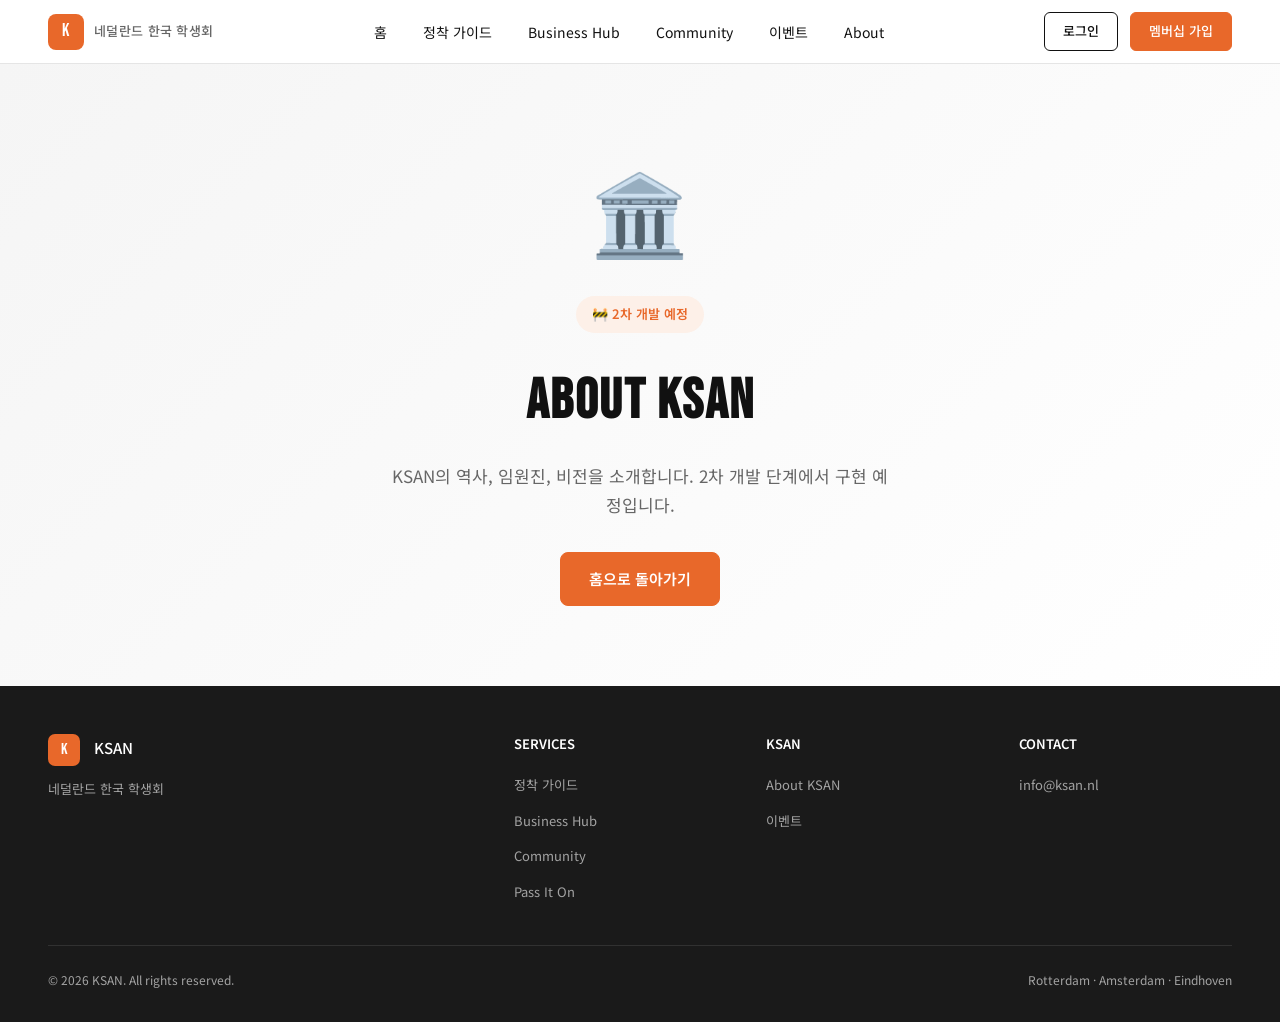
==== about.html @ 915f6619 "Add files via upload" ====
<!DOCTYPE html>
<html lang="ko">
<head>
<meta charset="UTF-8">
<meta name="viewport" content="width=device-width, initial-scale=1.0">
<title>About KSAN — KSAN</title>
<link href="https://fonts.googleapis.com/css2?family=Noto+Sans+KR:wght@300;400;500;700;900&family=Bebas+Neue&display=swap" rel="stylesheet">
<link rel="stylesheet" href="styles.css">
<style>
  .placeholder-hero {
    background: linear-gradient(135deg, var(--light), white);
    padding: 80px 0;
    text-align: center;
  }
  .placeholder-icon { font-size: 80px; margin-bottom: 24px; }
  .placeholder-hero h1 {
    font-family: 'Bebas Neue', sans-serif;
    font-size: 56px;
    letter-spacing: 2px;
    margin-bottom: 16px;
  }
  .placeholder-hero p {
    font-size: 17px;
    color: var(--gray);
    max-width: 500px;
    margin: 0 auto 32px;
    line-height: 1.7;
  }
  .coming-soon {
    display: inline-block;
    padding: 8px 16px;
    background: var(--orange-pale);
    color: var(--orange);
    border-radius: 20px;
    font-size: 13px;
    font-weight: 600;
    margin-bottom: 24px;
  }
</style>
</head>
<body>

<nav>
  <a href="index.html" class="nav-logo">
    <div class="nav-logo-box"><span>K</span></div>
    <span class="nav-logo-text">네덜란드 한국 학생회</span>
  </a>
  <ul class="nav-links">
    <li><a href="index.html">홈</a></li>
    <li><a href="guide.html">정착 가이드</a></li>
    <li><a href="business.html">Business Hub</a></li>
    <li><a href="community.html">Community</a></li>
    <li><a href="events.html">이벤트</a></li>
    <li><a href="about.html">About</a></li>
  </ul>
  <div class="nav-actions"></div>
</nav>

<section class="placeholder-hero">
  <div class="container">
    <div class="placeholder-icon">🏛️</div>
    <div class="coming-soon">🚧 2차 개발 예정</div>
    <h1>About KSAN</h1>
    <p>KSAN의 역사, 임원진, 비전을 소개합니다. 2차 개발 단계에서 구현 예정입니다.</p>
    <a href="index.html" class="btn btn-primary btn-lg">홈으로 돌아가기</a>
  </div>
</section>

<footer>
  <div class="footer-container">
    <div class="footer-brand">
      <div>
        <span class="footer-logo-box"><span>K</span></span>
        <span style="color: white; font-size: 15px; font-weight: 500;">KSAN</span>
      </div>
      <p>네덜란드 한국 학생회</p>
    </div>
    <div class="footer-col">
      <h4>SERVICES</h4>
      <ul>
        <li><a href="guide.html">정착 가이드</a></li>
        <li><a href="business.html">Business Hub</a></li>
        <li><a href="community.html">Community</a></li>
        <li><a href="pass-it-on.html">Pass It On</a></li>
      </ul>
    </div>
    <div class="footer-col">
      <h4>KSAN</h4>
      <ul>
        <li><a href="about.html">About KSAN</a></li>
        <li><a href="events.html">이벤트</a></li>
      </ul>
    </div>
    <div class="footer-col">
      <h4>CONTACT</h4>
      <ul>
        <li><a href="#">info@ksan.nl</a></li>
      </ul>
    </div>
  </div>
  <div class="footer-bottom">
    <div>© 2026 KSAN. All rights reserved.</div>
    <div>Rotterdam · Amsterdam · Eindhoven</div>
  </div>
</footer>

<script src="shared.js"></script>
</body>
</html>
---- styles.css ----
/* KSAN Platform — Shared Styles */

:root {
  --orange: #E8682A;
  --orange-light: #F28C5E;
  --orange-pale: #FDF0E8;
  --orange-dark: #C85A20;
  --black: #111111;
  --dark: #1A1A1A;
  --gray: #666666;
  --gray-light: #888888;
  --border: #E5E5E5;
  --light: #F5F5F5;
  --white: #FFFFFF;
  --green: #2D6A4F;
  --red: #DC3545;
}

* { margin: 0; padding: 0; box-sizing: border-box; }
html { scroll-behavior: smooth; }

body {
  font-family: 'Noto Sans KR', 'DM Sans', sans-serif;
  background: var(--white);
  color: var(--black);
  line-height: 1.6;
}

a { color: inherit; text-decoration: none; }

/* =========== NAV =========== */
nav {
  position: sticky;
  top: 0;
  z-index: 100;
  display: flex;
  align-items: center;
  justify-content: space-between;
  padding: 0 48px;
  height: 64px;
  background: rgba(255,255,255,0.95);
  backdrop-filter: blur(12px);
  border-bottom: 1px solid var(--border);
}

.nav-logo {
  display: flex;
  align-items: center;
  gap: 10px;
}

.nav-logo-box {
  width: 36px; height: 36px;
  background: var(--orange);
  display: flex; align-items: center; justify-content: center;
  border-radius: 8px;
}

.nav-logo-box span {
  color: white;
  font-family: 'Bebas Neue', sans-serif;
  font-size: 18px;
  letter-spacing: 1px;
}

.nav-logo-text {
  font-size: 13px;
  font-weight: 500;
  color: var(--gray);
  letter-spacing: 0.3px;
}

.nav-links {
  display: flex;
  gap: 36px;
  list-style: none;
}

.nav-links a {
  font-size: 14px;
  font-weight: 400;
  color: var(--black);
  transition: color 0.2s;
}

.nav-links a:hover,
.nav-links a.active {
  color: var(--orange);
}

.nav-actions {
  display: flex;
  gap: 12px;
  align-items: center;
}

/* =========== BUTTONS =========== */
.btn {
  padding: 8px 18px;
  border-radius: 6px;
  font-size: 13px;
  font-weight: 500;
  cursor: pointer;
  transition: all 0.2s;
  font-family: inherit;
  text-decoration: none;
  display: inline-flex;
  align-items: center;
  gap: 6px;
  border: 1.5px solid transparent;
}

.btn-outline {
  border-color: var(--black);
  background: transparent;
  color: var(--black);
}

.btn-outline:hover {
  background: var(--black);
  color: white;
}

.btn-primary {
  background: var(--orange);
  border-color: var(--orange);
  color: white;
}

.btn-primary:hover {
  background: var(--orange-dark);
  border-color: var(--orange-dark);
}

.btn-ghost {
  background: transparent;
  border-color: var(--border);
  color: var(--black);
}

.btn-ghost:hover {
  border-color: var(--black);
}

.btn-lg {
  padding: 14px 28px;
  font-size: 15px;
  font-weight: 600;
  border-radius: 8px;
}

.btn-full {
  width: 100%;
  justify-content: center;
}

/* =========== LAYOUT =========== */
.container {
  max-width: 1200px;
  margin: 0 auto;
  padding: 0 48px;
}

.container-narrow {
  max-width: 800px;
  margin: 0 auto;
  padding: 0 48px;
}

section {
  padding: 80px 0;
}

.section-label {
  font-size: 11px;
  text-transform: uppercase;
  letter-spacing: 3px;
  color: var(--orange);
  font-weight: 600;
  margin-bottom: 12px;
}

.section-title {
  font-family: 'Bebas Neue', sans-serif;
  font-size: 44px;
  letter-spacing: 1.5px;
  line-height: 1.1;
  margin-bottom: 16px;
}

.section-desc {
  font-size: 16px;
  color: var(--gray);
  line-height: 1.7;
  max-width: 600px;
}

/* =========== PAGE HEADER =========== */
.page-header {
  background: var(--light);
  padding: 60px 0 40px;
  border-bottom: 1px solid var(--border);
}

.page-header h1 {
  font-family: 'Bebas Neue', sans-serif;
  font-size: 52px;
  letter-spacing: 1.5px;
  margin-bottom: 12px;
}

.page-header p {
  font-size: 16px;
  color: var(--gray);
  max-width: 600px;
}

.breadcrumb {
  display: flex;
  gap: 8px;
  font-size: 13px;
  color: var(--gray);
  margin-bottom: 16px;
}

.breadcrumb a:hover { color: var(--orange); }

/* =========== CARDS =========== */
.card {
  background: white;
  border: 1px solid var(--border);
  border-radius: 16px;
  padding: 24px;
  transition: all 0.2s;
}

.card:hover {
  border-color: var(--orange);
  transform: translateY(-2px);
  box-shadow: 0 8px 24px rgba(0,0,0,0.06);
}

/* =========== BADGES =========== */
.badge {
  display: inline-flex;
  align-items: center;
  gap: 4px;
  padding: 3px 8px;
  border-radius: 4px;
  font-size: 11px;
  font-weight: 600;
  letter-spacing: 0.3px;
}

.badge-verified {
  background: var(--orange-pale);
  color: var(--orange);
}

.badge-alumni {
  background: #E3F2FD;
  color: #1976D2;
}

.badge-new {
  background: #FFF3E0;
  color: #E65100;
}

.badge-closed {
  background: var(--light);
  color: var(--gray);
}

/* =========== FORMS =========== */
.form-group {
  margin-bottom: 20px;
}

.form-group label {
  display: block;
  font-size: 13px;
  font-weight: 500;
  margin-bottom: 8px;
  color: var(--black);
}

.form-group input,
.form-group textarea,
.form-group select {
  width: 100%;
  padding: 12px 16px;
  border: 1.5px solid var(--border);
  border-radius: 8px;
  font-size: 14px;
  font-family: inherit;
  transition: border 0.2s;
}

.form-group input:focus,
.form-group textarea:focus,
.form-group select:focus {
  outline: none;
  border-color: var(--orange);
}

.form-group .hint {
  font-size: 12px;
  color: var(--gray);
  margin-top: 6px;
}

/* =========== FOOTER =========== */
footer {
  background: var(--dark);
  padding: 48px 48px 32px;
  color: rgba(255,255,255,0.6);
}

.footer-container {
  max-width: 1200px;
  margin: 0 auto;
  display: grid;
  grid-template-columns: 2fr 1fr 1fr 1fr;
  gap: 40px;
  margin-bottom: 32px;
}

.footer-brand p {
  font-size: 13px;
  margin-top: 12px;
  line-height: 1.7;
}

.footer-col h4 {
  font-size: 13px;
  color: white;
  margin-bottom: 16px;
  font-weight: 600;
}

.footer-col ul {
  list-style: none;
}

.footer-col ul li {
  margin-bottom: 10px;
}

.footer-col ul a {
  font-size: 13px;
  transition: color 0.2s;
}

.footer-col ul a:hover {
  color: var(--orange-light);
}

.footer-bottom {
  max-width: 1200px;
  margin: 0 auto;
  padding-top: 24px;
  border-top: 1px solid rgba(255,255,255,0.1);
  display: flex;
  justify-content: space-between;
  font-size: 12px;
}

.footer-logo-box {
  width: 32px; height: 32px;
  background: var(--orange);
  border-radius: 7px;
  display: inline-flex; align-items: center; justify-content: center;
  vertical-align: middle;
  margin-right: 10px;
}

.footer-logo-box span {
  color: white;
  font-family: 'Bebas Neue', sans-serif;
  font-size: 16px;
}

/* =========== ACCESS CONTROL MESSAGE =========== */
.access-locked {
  background: var(--light);
  border: 2px dashed var(--border);
  border-radius: 16px;
  padding: 48px 32px;
  text-align: center;
  margin: 32px 0;
}

.access-locked .lock-icon {
  font-size: 40px;
  margin-bottom: 16px;
}

.access-locked h3 {
  font-size: 20px;
  margin-bottom: 8px;
}

.access-locked p {
  color: var(--gray);
  margin-bottom: 20px;
}

/* =========== MODAL =========== */
.modal-overlay {
  position: fixed;
  inset: 0;
  background: rgba(0,0,0,0.5);
  display: none;
  align-items: center;
  justify-content: center;
  z-index: 1000;
}

.modal-overlay.active { display: flex; }

.modal {
  background: white;
  border-radius: 16px;
  padding: 40px;
  max-width: 440px;
  width: 90%;
  text-align: center;
}

.modal h3 {
  font-size: 22px;
  margin-bottom: 12px;
}

.modal p {
  color: var(--gray);
  margin-bottom: 24px;
}

.modal-icon {
  font-size: 48px;
  margin-bottom: 16px;
}

/* =========== USER INFO (마이페이지용) =========== */
.user-badge {
  display: inline-flex;
  align-items: center;
  gap: 6px;
  padding: 4px 10px;
  border-radius: 20px;
  font-size: 12px;
  font-weight: 500;
}

.user-badge.guest {
  background: var(--light);
  color: var(--gray);
}

.user-badge.student {
  background: var(--orange-pale);
  color: var(--orange);
}

.user-badge.alumni {
  background: #E3F2FD;
  color: #1976D2;
}

/* =========== UTILITIES =========== */
.text-orange { color: var(--orange); }
.text-gray { color: var(--gray); }
.text-small { font-size: 13px; }
.mb-8 { margin-bottom: 8px; }
.mb-16 { margin-bottom: 16px; }
.mb-24 { margin-bottom: 24px; }
.mb-32 { margin-bottom: 32px; }
.flex { display: flex; }
.gap-8 { gap: 8px; }
.gap-12 { gap: 12px; }
.gap-16 { gap: 16px; }

/* =========== RESPONSIVE =========== */
@media (max-width: 768px) {
  nav { padding: 0 20px; }
  .nav-links { display: none; }
  .container, .container-narrow { padding: 0 20px; }
  .section-title { font-size: 32px; }
  .page-header h1 { font-size: 36px; }
  .footer-container { grid-template-columns: 1fr 1fr; }
}
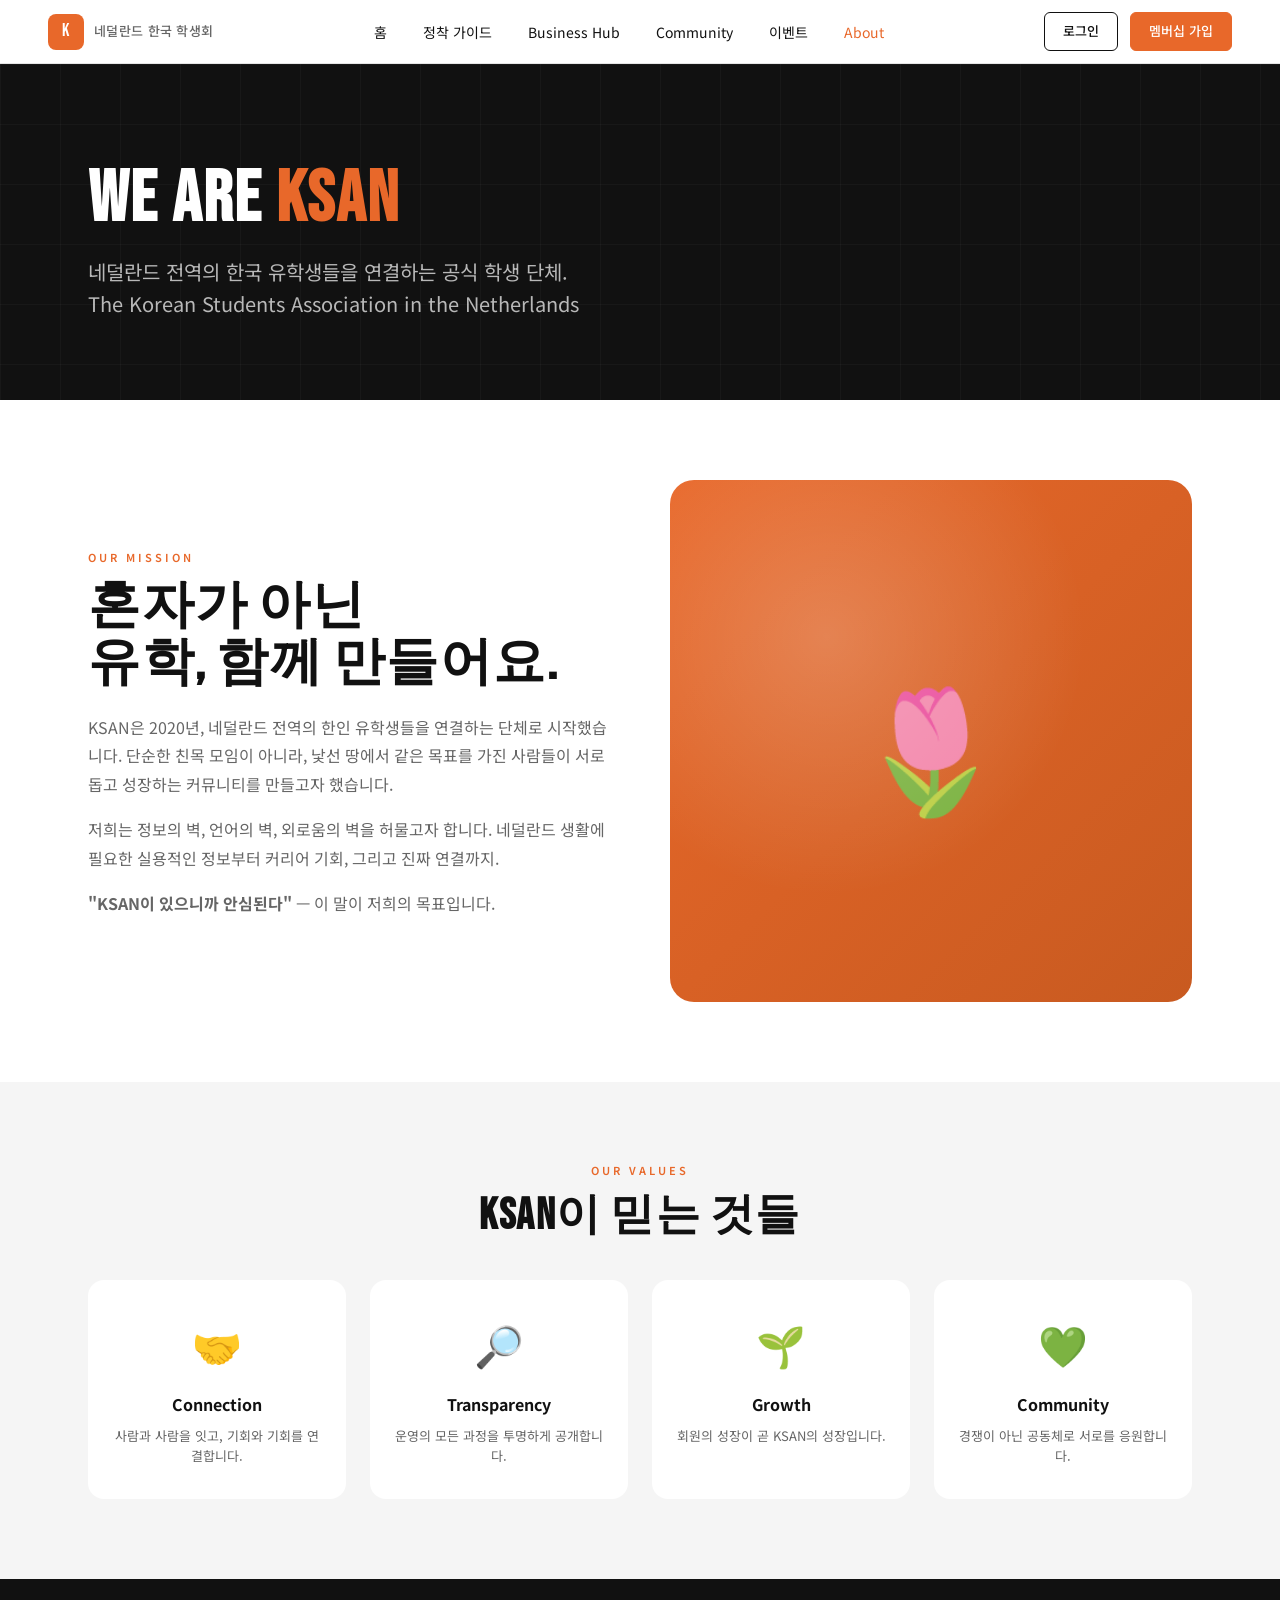
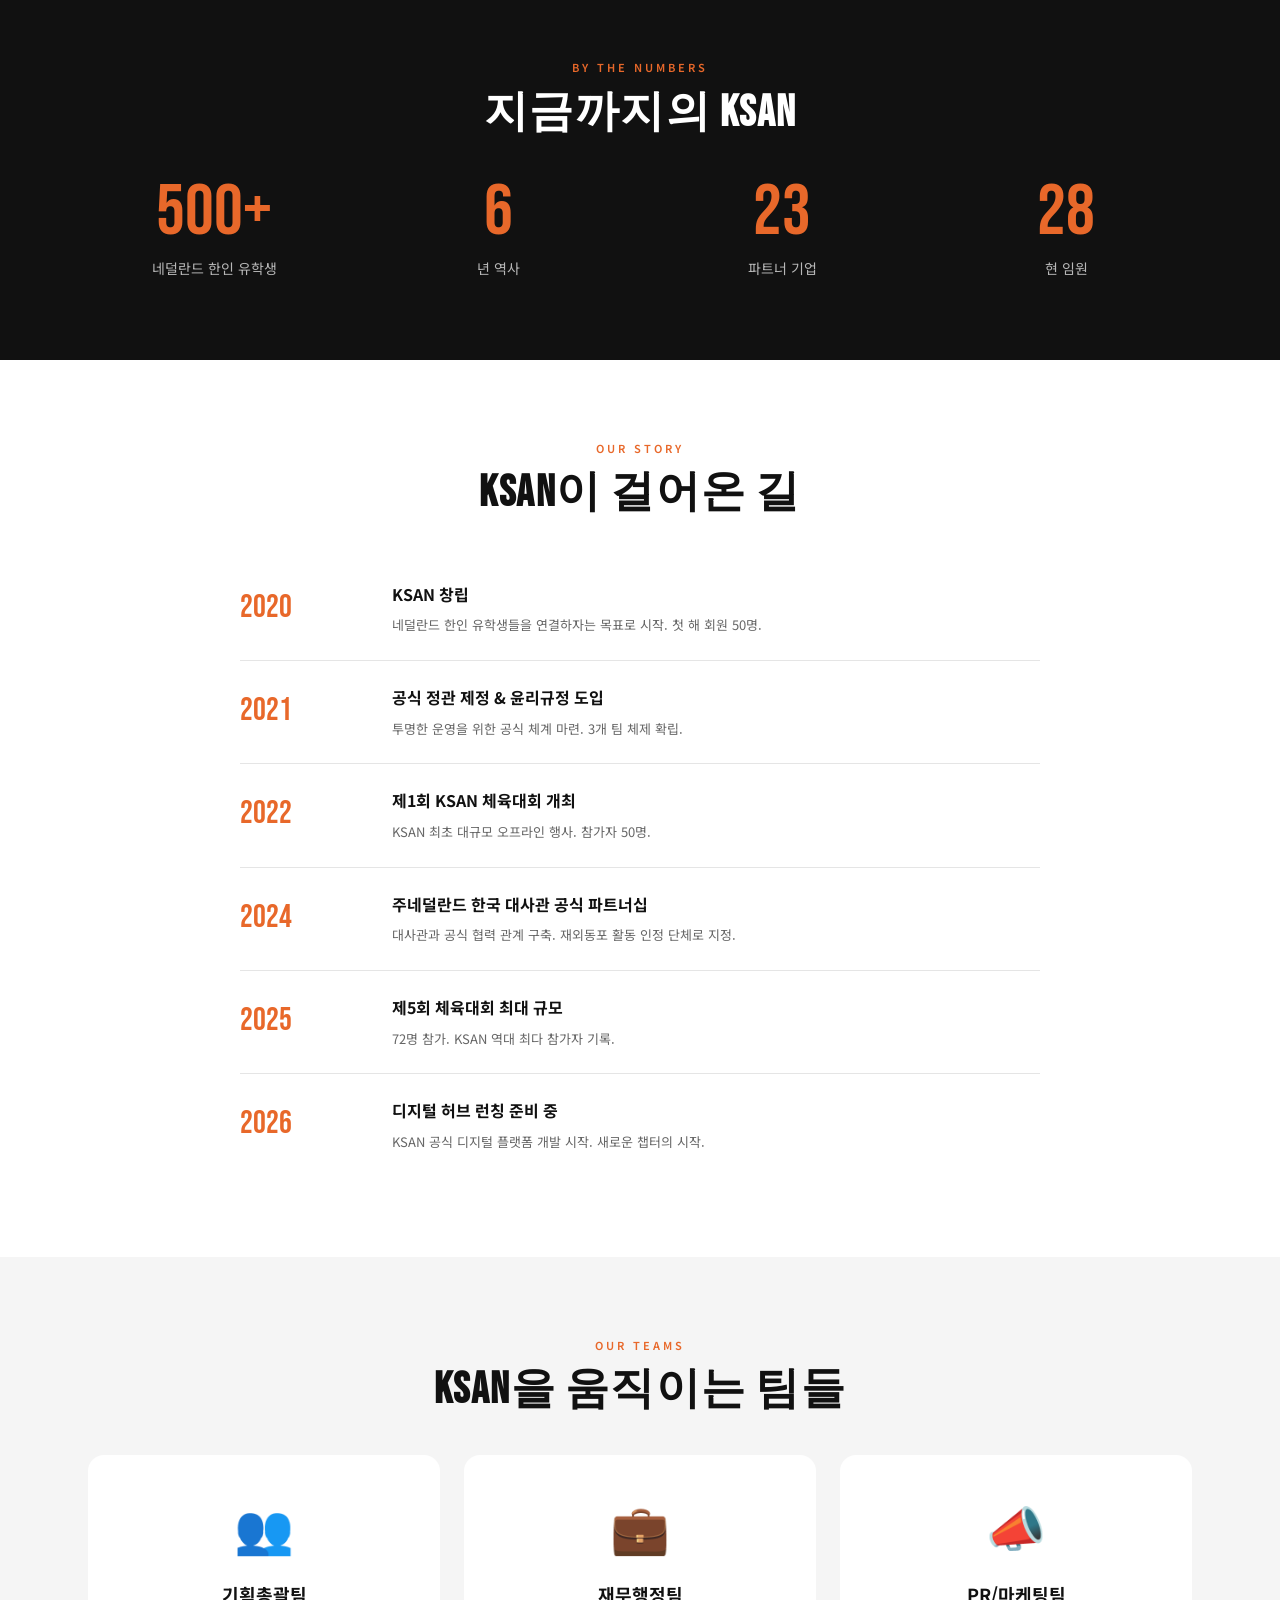
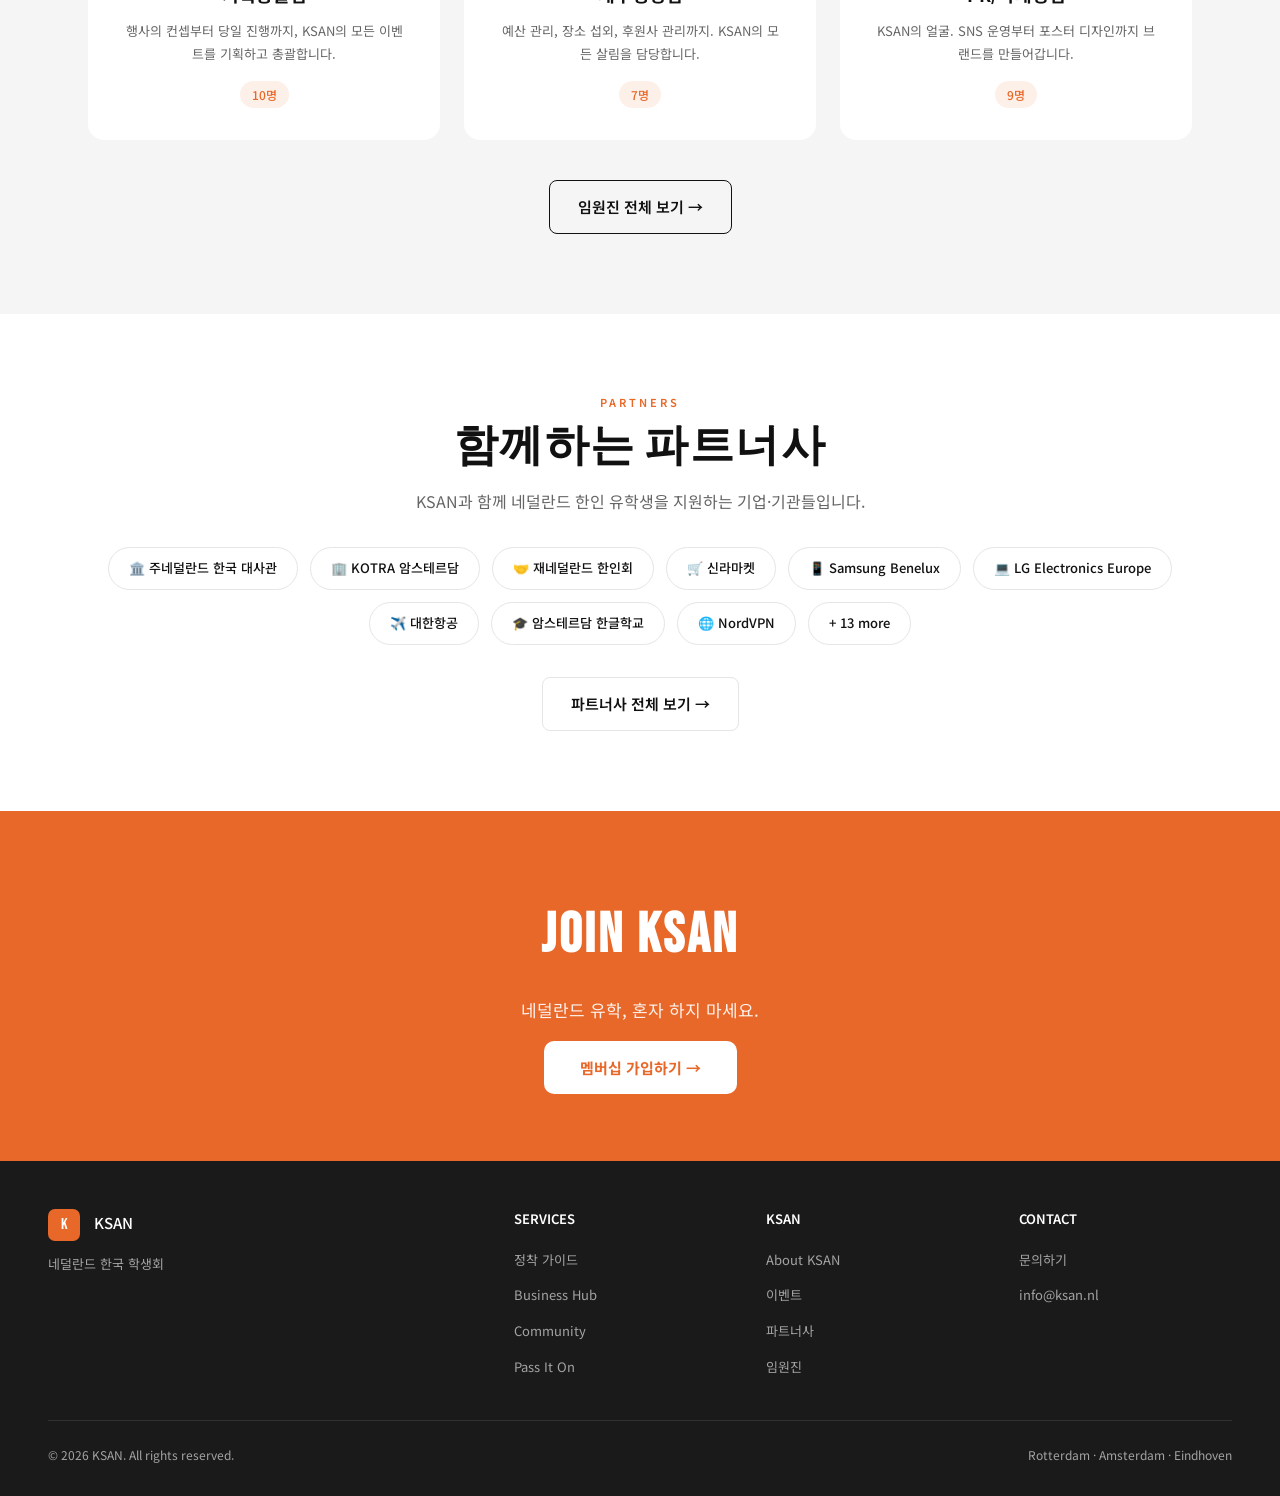
==== commit 5ea3ade6: "Add files via upload" ====
--- a/about.html
+++ b/about.html
@@ -3,38 +3,258 @@
 <head>
 <meta charset="UTF-8">
 <meta name="viewport" content="width=device-width, initial-scale=1.0">
-<title>About KSAN — KSAN</title>
+<title>About KSAN — 네덜란드 한국 학생회</title>
 <link href="https://fonts.googleapis.com/css2?family=Noto+Sans+KR:wght@300;400;500;700;900&family=Bebas+Neue&display=swap" rel="stylesheet">
 <link rel="stylesheet" href="styles.css">
 <style>
-  .placeholder-hero {
-    background: linear-gradient(135deg, var(--light), white);
+  .about-hero {
+    background: var(--black);
+    color: white;
+    padding: 100px 0 80px;
+    position: relative;
+    overflow: hidden;
+  }
+  .about-hero::before {
+    content: '';
+    position: absolute;
+    inset: 0;
+    background-image: 
+      linear-gradient(rgba(255,255,255,0.03) 1px, transparent 1px),
+      linear-gradient(90deg, rgba(255,255,255,0.03) 1px, transparent 1px);
+    background-size: 60px 60px;
+  }
+  .about-hero-content { position: relative; z-index: 2; }
+  .about-hero h1 {
+    font-family: 'Bebas Neue', sans-serif;
+    font-size: 72px;
+    letter-spacing: 2px;
+    line-height: 1;
+    margin-bottom: 20px;
+  }
+  .about-hero h1 .accent { color: var(--orange); }
+  .about-hero .subtitle {
+    font-size: 20px;
+    color: rgba(255,255,255,0.7);
+    max-width: 700px;
+    line-height: 1.6;
+  }
+
+  .section-block {
     padding: 80px 0;
+  }
+
+  .mission-grid {
+    display: grid;
+    grid-template-columns: 1fr 1fr;
+    gap: 60px;
+    align-items: center;
+  }
+  .mission-grid h2 {
+    font-family: 'Bebas Neue', sans-serif;
+    font-size: 52px;
+    letter-spacing: 1.5px;
+    line-height: 1.1;
+    margin-bottom: 20px;
+  }
+  .mission-grid p {
+    font-size: 16px;
+    color: var(--gray);
+    line-height: 1.8;
+    margin-bottom: 16px;
+  }
+
+  .mission-visual {
+    aspect-ratio: 1;
+    background: linear-gradient(135deg, var(--orange), var(--orange-dark));
+    border-radius: 24px;
+    display: flex;
+    align-items: center;
+    justify-content: center;
+    font-size: 120px;
+    position: relative;
+    overflow: hidden;
+  }
+  .mission-visual::before {
+    content: '';
+    position: absolute;
+    inset: 0;
+    background: radial-gradient(circle at 30% 30%, rgba(255,255,255,0.2), transparent 50%);
+  }
+
+  .values-section {
+    background: var(--light);
+  }
+  .values-grid {
+    display: grid;
+    grid-template-columns: repeat(4, 1fr);
+    gap: 24px;
+    margin-top: 40px;
+  }
+  .value-card {
+    background: white;
+    padding: 32px 24px;
+    border-radius: 16px;
     text-align: center;
   }
-  .placeholder-icon { font-size: 80px; margin-bottom: 24px; }
-  .placeholder-hero h1 {
+  .value-icon {
+    font-size: 40px;
+    margin-bottom: 16px;
+  }
+  .value-card h3 {
+    font-size: 16px;
+    margin-bottom: 8px;
+  }
+  .value-card p {
+    font-size: 13px;
+    color: var(--gray);
+    line-height: 1.6;
+  }
+
+  .numbers-section {
+    background: var(--black);
+    color: white;
+  }
+  .numbers-grid {
+    display: grid;
+    grid-template-columns: repeat(4, 1fr);
+    gap: 32px;
+    margin-top: 40px;
+  }
+  .number-item {
+    text-align: center;
+  }
+  .number-big {
     font-family: 'Bebas Neue', sans-serif;
-    font-size: 56px;
-    letter-spacing: 2px;
+    font-size: 72px;
+    color: var(--orange);
+    line-height: 1;
+    margin-bottom: 8px;
+  }
+  .number-label {
+    font-size: 14px;
+    color: rgba(255,255,255,0.7);
+  }
+
+  .history-timeline {
+    max-width: 800px;
+    margin: 40px auto 0;
+  }
+  .timeline-item {
+    display: grid;
+    grid-template-columns: 120px 1fr;
+    gap: 32px;
+    padding: 24px 0;
+    border-bottom: 1px solid var(--border);
+  }
+  .timeline-item:last-child { border-bottom: none; }
+  .timeline-year {
+    font-family: 'Bebas Neue', sans-serif;
+    font-size: 32px;
+    color: var(--orange);
+  }
+  .timeline-content h4 {
+    font-size: 16px;
+    margin-bottom: 8px;
+  }
+  .timeline-content p {
+    font-size: 13px;
+    color: var(--gray);
+    line-height: 1.6;
+  }
+
+  .teams-section {
+    background: var(--light);
+  }
+  .teams-grid {
+    display: grid;
+    grid-template-columns: repeat(3, 1fr);
+    gap: 24px;
+    margin-top: 40px;
+  }
+  .team-card {
+    background: white;
+    border-radius: 16px;
+    padding: 32px;
+    text-align: center;
+  }
+  .team-emoji {
+    font-size: 48px;
     margin-bottom: 16px;
   }
-  .placeholder-hero p {
-    font-size: 17px;
+  .team-card h3 {
+    font-size: 18px;
+    margin-bottom: 12px;
+  }
+  .team-card p {
+    font-size: 13px;
     color: var(--gray);
-    max-width: 500px;
-    margin: 0 auto 32px;
     line-height: 1.7;
-  }
-  .coming-soon {
+    margin-bottom: 16px;
+  }
+  .team-size {
     display: inline-block;
-    padding: 8px 16px;
+    padding: 4px 12px;
     background: var(--orange-pale);
     color: var(--orange);
     border-radius: 20px;
+    font-size: 12px;
+    font-weight: 500;
+  }
+
+  .partners-preview {
+    padding: 80px 0;
+    text-align: center;
+  }
+  .partners-strip {
+    display: flex;
+    gap: 12px;
+    flex-wrap: wrap;
+    justify-content: center;
+    margin: 32px 0;
+  }
+  .partner-pill {
+    padding: 10px 20px;
+    background: white;
+    border: 1px solid var(--border);
+    border-radius: 100px;
     font-size: 13px;
-    font-weight: 600;
-    margin-bottom: 24px;
+    font-weight: 500;
+  }
+
+  .cta-final {
+    background: var(--orange);
+    color: white;
+    padding: 80px 0;
+    text-align: center;
+  }
+  .cta-final h2 {
+    font-family: 'Bebas Neue', sans-serif;
+    font-size: 56px;
+    letter-spacing: 3px;
+    margin-bottom: 16px;
+  }
+  .cta-final p {
+    font-size: 17px;
+    opacity: 0.9;
+    margin-bottom: 32px;
+  }
+  .btn-cta-final {
+    padding: 16px 36px;
+    background: white;
+    color: var(--orange);
+    border: none;
+    border-radius: 10px;
+    font-size: 15px;
+    font-weight: 700;
+    cursor: pointer;
+    font-family: inherit;
+  }
+
+  @media (max-width: 768px) {
+    .mission-grid { grid-template-columns: 1fr; }
+    .values-grid { grid-template-columns: 1fr 1fr; }
+    .numbers-grid { grid-template-columns: 1fr 1fr; }
+    .teams-grid { grid-template-columns: 1fr; }
   }
 </style>
 </head>
@@ -51,18 +271,222 @@
     <li><a href="business.html">Business Hub</a></li>
     <li><a href="community.html">Community</a></li>
     <li><a href="events.html">이벤트</a></li>
-    <li><a href="about.html">About</a></li>
+    <li><a href="about.html" class="active">About</a></li>
   </ul>
   <div class="nav-actions"></div>
 </nav>
 
-<section class="placeholder-hero">
-  <div class="container">
-    <div class="placeholder-icon">🏛️</div>
-    <div class="coming-soon">🚧 2차 개발 예정</div>
-    <h1>About KSAN</h1>
-    <p>KSAN의 역사, 임원진, 비전을 소개합니다. 2차 개발 단계에서 구현 예정입니다.</p>
-    <a href="index.html" class="btn btn-primary btn-lg">홈으로 돌아가기</a>
+<section class="about-hero">
+  <div class="container">
+    <div class="about-hero-content">
+      <h1>WE ARE <span class="accent">KSAN</span></h1>
+      <p class="subtitle">네덜란드 전역의 한국 유학생들을 연결하는 공식 학생 단체.<br>
+      The Korean Students Association in the Netherlands</p>
+    </div>
+  </div>
+</section>
+
+<section class="section-block">
+  <div class="container">
+    <div class="mission-grid">
+      <div>
+        <div class="section-label">OUR MISSION</div>
+        <h2>혼자가 아닌<br>유학, 함께 만들어요.</h2>
+        <p>
+          KSAN은 2020년, 네덜란드 전역의 한인 유학생들을 연결하는 단체로 시작했습니다. 
+          단순한 친목 모임이 아니라, 낯선 땅에서 같은 목표를 가진 사람들이 서로 돕고 성장하는 커뮤니티를 만들고자 했습니다.
+        </p>
+        <p>
+          저희는 정보의 벽, 언어의 벽, 외로움의 벽을 허물고자 합니다. 
+          네덜란드 생활에 필요한 실용적인 정보부터 커리어 기회, 그리고 진짜 연결까지.
+        </p>
+        <p>
+          <strong>"KSAN이 있으니까 안심된다"</strong> — 이 말이 저희의 목표입니다.
+        </p>
+      </div>
+      <div class="mission-visual">
+        🌷
+      </div>
+    </div>
+  </div>
+</section>
+
+<section class="section-block values-section">
+  <div class="container">
+    <div style="text-align: center; max-width: 600px; margin: 0 auto;">
+      <div class="section-label">OUR VALUES</div>
+      <h2 class="section-title">KSAN이 믿는 것들</h2>
+    </div>
+
+    <div class="values-grid">
+      <div class="value-card">
+        <div class="value-icon">🤝</div>
+        <h3>Connection</h3>
+        <p>사람과 사람을 잇고, 기회와 기회를 연결합니다.</p>
+      </div>
+      <div class="value-card">
+        <div class="value-icon">🔎</div>
+        <h3>Transparency</h3>
+        <p>운영의 모든 과정을 투명하게 공개합니다.</p>
+      </div>
+      <div class="value-card">
+        <div class="value-icon">🌱</div>
+        <h3>Growth</h3>
+        <p>회원의 성장이 곧 KSAN의 성장입니다.</p>
+      </div>
+      <div class="value-card">
+        <div class="value-icon">💚</div>
+        <h3>Community</h3>
+        <p>경쟁이 아닌 공동체로 서로를 응원합니다.</p>
+      </div>
+    </div>
+  </div>
+</section>
+
+<section class="section-block numbers-section">
+  <div class="container">
+    <div style="text-align: center; max-width: 600px; margin: 0 auto;">
+      <div class="section-label" style="color: var(--orange);">BY THE NUMBERS</div>
+      <h2 class="section-title" style="color: white;">지금까지의 KSAN</h2>
+    </div>
+
+    <div class="numbers-grid">
+      <div class="number-item">
+        <div class="number-big">500+</div>
+        <div class="number-label">네덜란드 한인 유학생</div>
+      </div>
+      <div class="number-item">
+        <div class="number-big">6</div>
+        <div class="number-label">년 역사</div>
+      </div>
+      <div class="number-item">
+        <div class="number-big">23</div>
+        <div class="number-label">파트너 기업</div>
+      </div>
+      <div class="number-item">
+        <div class="number-big">28</div>
+        <div class="number-label">현 임원</div>
+      </div>
+    </div>
+  </div>
+</section>
+
+<section class="section-block">
+  <div class="container">
+    <div style="text-align: center; max-width: 600px; margin: 0 auto;">
+      <div class="section-label">OUR STORY</div>
+      <h2 class="section-title">KSAN이 걸어온 길</h2>
+    </div>
+
+    <div class="history-timeline">
+      <div class="timeline-item">
+        <div class="timeline-year">2020</div>
+        <div class="timeline-content">
+          <h4>KSAN 창립</h4>
+          <p>네덜란드 한인 유학생들을 연결하자는 목표로 시작. 첫 해 회원 50명.</p>
+        </div>
+      </div>
+      <div class="timeline-item">
+        <div class="timeline-year">2021</div>
+        <div class="timeline-content">
+          <h4>공식 정관 제정 & 윤리규정 도입</h4>
+          <p>투명한 운영을 위한 공식 체계 마련. 3개 팀 체제 확립.</p>
+        </div>
+      </div>
+      <div class="timeline-item">
+        <div class="timeline-year">2022</div>
+        <div class="timeline-content">
+          <h4>제1회 KSAN 체육대회 개최</h4>
+          <p>KSAN 최초 대규모 오프라인 행사. 참가자 50명.</p>
+        </div>
+      </div>
+      <div class="timeline-item">
+        <div class="timeline-year">2024</div>
+        <div class="timeline-content">
+          <h4>주네덜란드 한국 대사관 공식 파트너십</h4>
+          <p>대사관과 공식 협력 관계 구축. 재외동포 활동 인정 단체로 지정.</p>
+        </div>
+      </div>
+      <div class="timeline-item">
+        <div class="timeline-year">2025</div>
+        <div class="timeline-content">
+          <h4>제5회 체육대회 최대 규모</h4>
+          <p>72명 참가. KSAN 역대 최다 참가자 기록.</p>
+        </div>
+      </div>
+      <div class="timeline-item">
+        <div class="timeline-year">2026</div>
+        <div class="timeline-content">
+          <h4>디지털 허브 런칭 준비 중</h4>
+          <p>KSAN 공식 디지털 플랫폼 개발 시작. 새로운 챕터의 시작.</p>
+        </div>
+      </div>
+    </div>
+  </div>
+</section>
+
+<section class="section-block teams-section">
+  <div class="container">
+    <div style="text-align: center; max-width: 600px; margin: 0 auto;">
+      <div class="section-label">OUR TEAMS</div>
+      <h2 class="section-title">KSAN을 움직이는 팀들</h2>
+    </div>
+
+    <div class="teams-grid">
+      <div class="team-card">
+        <div class="team-emoji">👥</div>
+        <h3>기획총괄팀</h3>
+        <p>행사의 컨셉부터 당일 진행까지, KSAN의 모든 이벤트를 기획하고 총괄합니다.</p>
+        <span class="team-size">10명</span>
+      </div>
+      <div class="team-card">
+        <div class="team-emoji">💼</div>
+        <h3>재무행정팀</h3>
+        <p>예산 관리, 장소 섭외, 후원사 관리까지. KSAN의 모든 살림을 담당합니다.</p>
+        <span class="team-size">7명</span>
+      </div>
+      <div class="team-card">
+        <div class="team-emoji">📣</div>
+        <h3>PR/마케팅팀</h3>
+        <p>KSAN의 얼굴. SNS 운영부터 포스터 디자인까지 브랜드를 만들어갑니다.</p>
+        <span class="team-size">9명</span>
+      </div>
+    </div>
+
+    <div style="text-align: center; margin-top: 40px;">
+      <a href="team.html" class="btn btn-outline btn-lg">임원진 전체 보기 →</a>
+    </div>
+  </div>
+</section>
+
+<section class="partners-preview">
+  <div class="container">
+    <div class="section-label">PARTNERS</div>
+    <h2 class="section-title">함께하는 파트너사</h2>
+    <p class="section-desc" style="margin: 16px auto;">KSAN과 함께 네덜란드 한인 유학생을 지원하는 기업·기관들입니다.</p>
+    
+    <div class="partners-strip">
+      <div class="partner-pill">🏛️ 주네덜란드 한국 대사관</div>
+      <div class="partner-pill">🏢 KOTRA 암스테르담</div>
+      <div class="partner-pill">🤝 재네덜란드 한인회</div>
+      <div class="partner-pill">🛒 신라마켓</div>
+      <div class="partner-pill">📱 Samsung Benelux</div>
+      <div class="partner-pill">💻 LG Electronics Europe</div>
+      <div class="partner-pill">✈️ 대한항공</div>
+      <div class="partner-pill">🎓 암스테르담 한글학교</div>
+      <div class="partner-pill">🌐 NordVPN</div>
+      <div class="partner-pill">+ 13 more</div>
+    </div>
+
+    <a href="partners.html" class="btn btn-ghost btn-lg">파트너사 전체 보기 →</a>
+  </div>
+</section>
+
+<section class="cta-final">
+  <div class="container">
+    <h2>JOIN KSAN</h2>
+    <p>네덜란드 유학, 혼자 하지 마세요.</p>
+    <a href="signup.html" class="btn-cta-final">멤버십 가입하기 →</a>
   </div>
 </section>
 
@@ -89,11 +513,14 @@
       <ul>
         <li><a href="about.html">About KSAN</a></li>
         <li><a href="events.html">이벤트</a></li>
+        <li><a href="partners.html">파트너사</a></li>
+        <li><a href="team.html">임원진</a></li>
       </ul>
     </div>
     <div class="footer-col">
       <h4>CONTACT</h4>
       <ul>
+        <li><a href="contact.html">문의하기</a></li>
         <li><a href="#">info@ksan.nl</a></li>
       </ul>
     </div>
